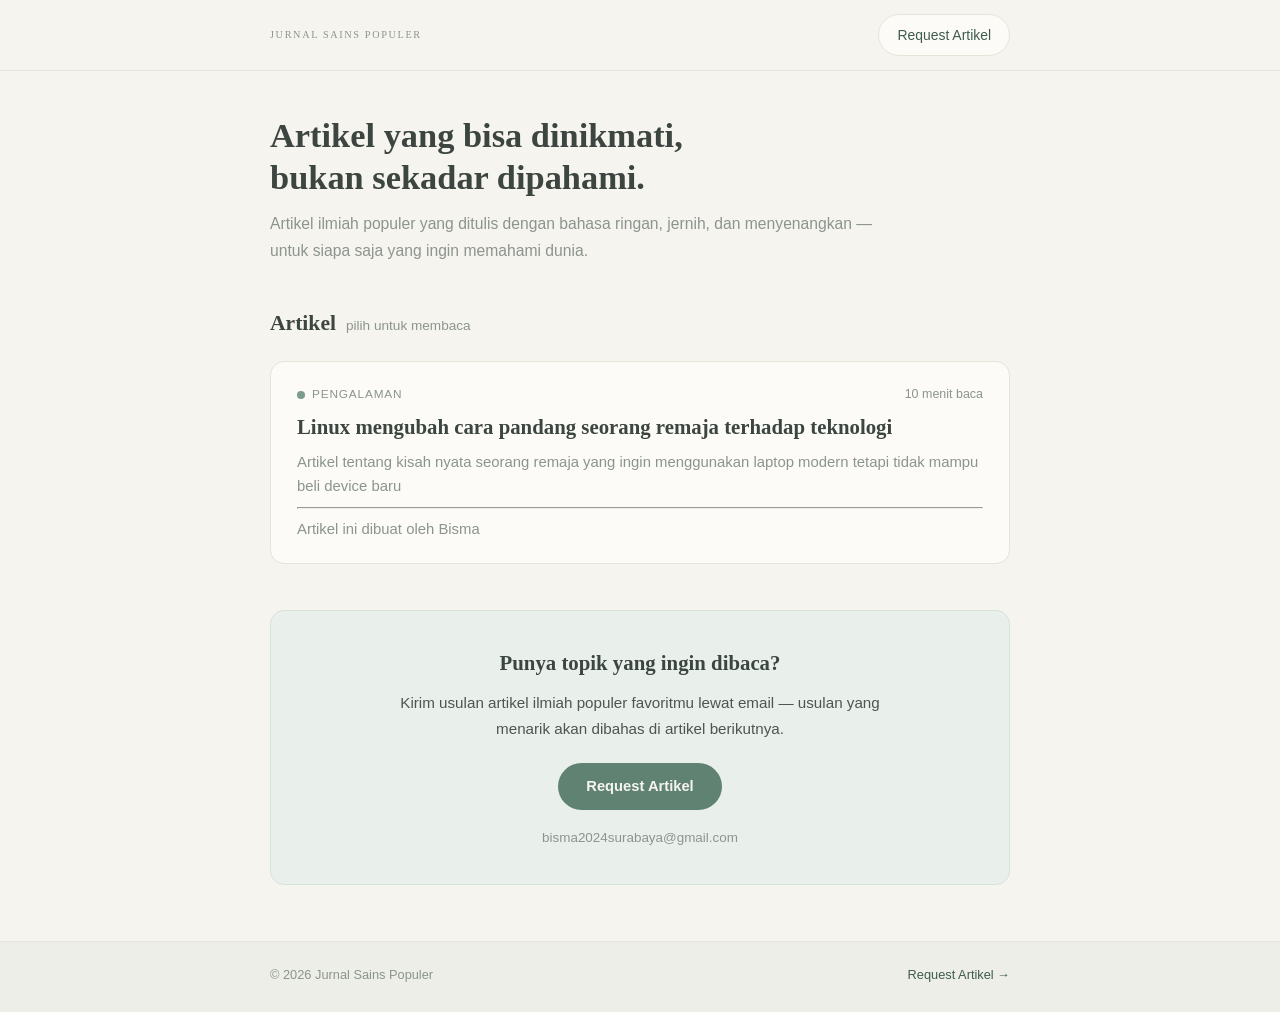
==== index.html @ 3cf34792 "update index.html" ====
<!DOCTYPE html>
<html lang="id">
<head>
  <meta charset="UTF-8" />
  <meta name="viewport" content="width=device-width, initial-scale=1.0" />
  <title>Jurnal Sains Populer</title>
  <meta name="description" content="Artikel ilmiah populer berbahasa Indonesia, ditulis dengan bahasa ringan. Dibangun murni dengan HTML, CSS, dan JavaScript." />
  <link rel="icon" href="data:image/svg+xml,%3Csvg xmlns='http://www.w3.org/2000/svg' viewBox='0 0 64 64'%3E%3Ccircle cx='32' cy='32' r='28' fill='%23a9c2b3'/%3E%3Ccircle cx='32' cy='32' r='11' fill='%23f6f4ef'/%3E%3C/svg%3E" />
  <link rel="stylesheet" href="style.css" />
</head>
<body>

  <!-- ===== HEADER (sama di semua halaman) ===== -->
  <header class="site-header">
    <div class="wrap header-inner">
      <a class="logo" href="index.html"><small>Jurnal Sains Populer</small></a>
      <a class="btn-header" href="mailto:bisma2024surabaya@gmail.com?subject=Request%20Artikel%20Ilmiah%20Populer">Request Artikel</a>
    </div>
  </header>

  <main class="wrap">

    <!-- ===== SAPAAN PEMBUKA ===== -->
    <section class="intro">
      <h1>Artikel yang bisa dinikmati,<br />bukan sekadar dipahami.</h1>
      <p>Artikel ilmiah populer yang ditulis dengan bahasa ringan, jernih, dan menyenangkan — untuk siapa saja yang ingin memahami dunia.</p>
    </section>

    <!-- ===== DAFTAR PILIHAN ARTIKEL ===== -->
    <section>
      <div class="section-head">
        <h2>Artikel</h2>
        <span>pilih untuk membaca</span>
      </div>

      <!-- ==========================================================
           CARA MENAMBAH PILIHAN BARU (artikel kedua, ketiga, dst.)
           1. Salin file artikel.html, ganti namanya (artikel-2.html)
           2. Salin satu blok kartu di bawah ini (dari <a class="card"
              sampai </a> penutupnya)
           3. Ubah href, nama kategori, judul, dan deskripsinya
           ========================================================== -->
      <a class="card" href="author/artikelBisma.html">
        <p class="card-cat">
          <span class="dot dot-fisika"></span>Pengalaman
          <span class="card-dot-meta">10 menit baca</span>
        </p>
        <h3 class="card-title">Linux mengubah cara pandang seorang remaja terhadap teknologi </h3>
        <p class="card-excerpt">Artikel tentang kisah nyata seorang remaja yang ingin menggunakan laptop modern tetapi tidak mampu beli device baru </p>
        <hr />
        <p class="card-excerpt">Artikel ini dibuat oleh Bisma</p>
      </a>
      <!--<a class="card" href="author/artikelPutu.html">
        <p class="card-cat">
          <span class="dot dot-fisika"></span>Edukasi
          <span class="card-dot-meta">10 menit baca</span>
        </p>
        <h3 class="card-title">Judul</h3>
        <p class="card-excerpt">Artikel tentang cara mendaptkan 1jt pertama di umur 15 tahun</p>
        <hr />
        <p class="card-excerpt">Artikel ini dibuat oleh Putu</p>
      </a>-->
    </section>

    <!-- ===== REQUEST ARTIKEL (mengarah ke email) ===== -->
    <section class="request">
      <h2>Punya topik yang ingin dibaca?</h2>
      <p>Kirim usulan artikel ilmiah populer favoritmu lewat email — usulan yang menarik akan dibahas di artikel berikutnya.</p>
      <a class="btn" href="mailto:bisma2024surabaya@gmail.com?subject=Request%20Artikel%20Ilmiah%20Populer">Request Artikel</a>
      <p class="request-mail">bisma2024surabaya@gmail.com</p>
    </section>

  </main>

  <!-- ===== FOOTER (sama di semua halaman) ===== -->
  <footer class="site-footer">
    <div class="wrap footer-bottom">
      <span>© <span data-year>2026</span> Jurnal Sains Populer</span>
      <a href="mailto:bisma2024surabaya@gmail.com?subject=Judul%20Artikel%20Ilmiah%20Populer">Request Artikel →</a>
    </div>
  </footer>

  <script src="script.js"></script>
</body>
</html>
---- style.css ----
/* ============================================================
   Spektrum — versi sederhana (HTML + CSS + JS murni)
   Palet lembut kontras rendah: kertas ivory hangat, tinta hijau
   keabu-abuan, aksen sage. Tanpa hitam murni & warna pekat.
   ============================================================ */

:root {
  --bg: #f6f4ef;          /* kertas ivory */
  --surface: #fcfbf7;     /* kartu */
  --ink: #4c5551;         /* teks utama, bukan hitam */
  --ink-strong: #3c4540;  /* judul */
  --muted: #8b948e;       /* teks sekunder */
  --border: #e7e3d9;      /* garis halus */
  --accent: #5f8272;      /* sage */
  --accent-dark: #3e5c4e;
  --accent-soft: #e9f0ec; /* sage sangat muda */
  --amber-soft: #f7f1e1;  /* kutipan */
  --radius: 14px;
  --font-head: Georgia, "Times New Roman", serif;
}

* { box-sizing: border-box; }

html { scroll-behavior: smooth; }

body {
  margin: 0;
  background: var(--bg);
  color: var(--ink);
  font-family: -apple-system, BlinkMacSystemFont, "Segoe UI", Roboto, "Helvetica Neue", Arial, sans-serif;
  font-size: 16px;
  line-height: 1.75;
  -webkit-font-smoothing: antialiased;
}

::selection { background: #dbe6de; }

a:focus-visible {
  outline: 2px solid #9db8ab;
  outline-offset: 2px;
  border-radius: 4px;
}

.wrap { max-width: 780px; margin: 0 auto; padding: 0 20px; }

/* ---------- Header (sama di semua halaman) ---------- */
.site-header {
  position: sticky;
  top: 0;
  z-index: 10;
  background: rgba(246, 244, 239, 0.92);
  backdrop-filter: blur(8px);
  border-bottom: 1px solid var(--border);
}

.header-inner {
  display: flex;
  align-items: center;
  justify-content: space-between;
  gap: 16px;
  padding: 14px 20px;
}

.logo {
  font-family: var(--font-head);
  font-weight: 700;
  font-size: 1.3rem;
  color: var(--ink-strong);
  text-decoration: none;
  display: flex;
  align-items: baseline;
  gap: 10px;
  white-space: nowrap;
}

.logo small {
  font-weight: 400;
  font-size: 0.64rem;
  letter-spacing: 0.16em;
  text-transform: uppercase;
  color: var(--muted);
}

.btn-header {
  border: 1px solid var(--border);
  background: var(--surface);
  color: var(--accent-dark);
  text-decoration: none;
  border-radius: 999px;
  padding: 8px 18px;
  font-size: 0.87rem;
  white-space: nowrap;
  transition: border-color 0.2s, background 0.2s;
}

.btn-header:hover { border-color: #9db8ab; background: var(--accent-soft); }

/* ---------- Beranda: sapaan pembuka ---------- */
.intro { padding-top: 44px; }

.intro h1 {
  font-family: var(--font-head);
  font-weight: 600;
  font-size: 2.15rem;
  line-height: 1.2;
  color: var(--ink-strong);
  margin: 0 0 12px;
}

.intro p {
  color: var(--muted);
  max-width: 620px;
  margin: 0;
  font-size: 0.98rem;
}

.section-head {
  display: flex;
  align-items: baseline;
  gap: 10px;
  margin: 40px 0 18px;
}

.section-head h2 {
  font-family: var(--font-head);
  font-weight: 600;
  font-size: 1.35rem;
  color: var(--ink-strong);
  margin: 0;
}

.section-head h1 {
  font-family: var(--font-head);
  font-weight: 600;
  font-size: 1.35rem;
  color: var(--ink-strong);
  margin: 0;
}

.section-head span { font-size: 0.85rem; color: var(--muted); }

/* ---------- Kartu pilihan artikel ---------- */
.card {
  display: block;
  background: var(--surface);
  border: 1px solid var(--border);
  border-radius: var(--radius);
  padding: 22px 26px;
  text-decoration: none;
  color: inherit;
  transition: border-color 0.2s, transform 0.2s, box-shadow 0.2s;
}

.card + .card { margin-top: 14px; } /* jarak antar kartu bila pilihan ditambah */

.card:hover {
  border-color: #ccd8cd;
  transform: translateY(-2px);
  box-shadow: 0 8px 22px rgba(60, 69, 64, 0.07);
}

.card-cat {
  display: flex;
  align-items: center;
  gap: 7px;
  font-size: 0.74rem;
  letter-spacing: 0.07em;
  text-transform: uppercase;
  color: var(--muted);
  margin: 0;
}

.card-dot-meta {
  margin-left: auto;
  letter-spacing: 0;
  text-transform: none;
  font-size: 0.78rem;
}

.card h3 {
  font-family: var(--font-head);
  font-weight: 600;
  font-size: 1.3rem;
  line-height: 1.35;
  color: var(--ink-strong);
  margin: 8px 0;
  transition: color 0.2s;
}

.card:hover h3 { color: var(--accent-dark); }

.card-excerpt {
  color: var(--muted);
  font-size: 0.93rem;
  line-height: 1.65;
  margin: 0;
}

/* Titik warna kategori (ganti sesuai kebutuhan) */
.dot {
  width: 8px;
  height: 8px;
  border-radius: 50%;
  display: inline-block;
  flex-shrink: 0;
}

.dot-fisika      { background: #7c9c8c; }
.dot-antariksa   { background: #918aab; }
.dot-biologi     { background: #8ba36c; }
.dot-bumi        { background: #b39a6e; }
.dot-teknologi   { background: #7d9dab; }
.dot-kesehatan   { background: #b78d97; }

/* ---------- Panel request artikel ---------- */
.request {
  margin: 46px 0 8px;
  background: var(--accent-soft);
  border: 1px solid #d5e2d9;
  border-radius: var(--radius);
  padding: 34px 30px;
  text-align: center;
}

.request h2 {
  font-family: var(--font-head);
  font-weight: 600;
  font-size: 1.3rem;
  color: var(--ink-strong);
  margin: 0 0 8px;
}

.request h1 {
  font-family: var(--font-head);
  font-weight: 600;
  font-size: 1.3rem;
  color: var(--ink-strong);
  margin: 0 0 8px;
}

.request > p {
  color: var(--ink);
  max-width: 480px;
  margin: 0 auto 20px;
  font-size: 0.95rem;
}

.request .request-mail {
  margin: 16px auto 0;
  font-size: 0.84rem;
  color: var(--muted);
}

.btn {
  display: inline-block;
  background: var(--accent);
  color: #f6f4ef;
  border-radius: 999px;
  padding: 11px 28px;
  text-decoration: none;
  font-size: 0.92rem;
  font-weight: 600;
  transition: background 0.2s;
}

.btn:hover { background: #55776a; }

/* ---------- Halaman artikel ---------- */
.back {
  display: inline-block;
  margin: 28px 0 22px;
  color: var(--muted);
  text-decoration: none;
  font-size: 0.9rem;
  transition: color 0.2s;
}

.back:hover { color: var(--accent-dark); }

.article-head { margin-bottom: 10px; }

.article-title {
  font-family: var(--font-head);
  font-weight: 600;
  font-size: 2rem;
  line-height: 1.25;
  color: var(--ink-strong);
  margin: 10px 0 14px;
}

.lede {
  color: var(--muted);
  font-size: 1.03rem;
  margin: 0 0 10px;
}

.byline {
  font-size: 0.86rem;
  color: var(--muted);
  margin: 0 0 26px;
}

.byline strong { color: var(--ink); font-weight: 600; }

.article-body { padding-bottom: 10px; }

.article-body p { margin: 0 0 15px; }

.article-body h2 {
  font-family: var(--font-head);
  font-weight: 600;
  font-size: 1.45rem;
  line-height: 1.3;
  color: var(--ink-strong);
  margin: 36px 0 12px;
}

.article-body h1 {
  font-family: var(--font-head);
  font-weight: 600;
  font-size: 1.45rem;
  line-height: 1.3;
  color: var(--ink-strong);
  margin: 36px 0 12px;
}

.article-body h3 {
  font-family: var(--font-head);
  font-weight: 600;
  font-size: 1.14rem;
  color: var(--ink-strong);
  margin: 26px 0 8px;
}

.article-body a { color: var(--accent-dark); }

.article-body img { max-width: 100%; border-radius: 12px; }

.article-body ul,
.article-body ol { margin: 0 0 15px 22px; }

.article-body li { margin-bottom: 6px; }

.article-body hr {
  border: none;
  border-top: 1px solid var(--border);
  margin: 30px 0;
}

/* Kutipan */
.quote {
  background: var(--amber-soft);
  border-radius: 12px;
  padding: 18px 24px;
  margin: 0 0 20px;
  font-family: var(--font-head);
  font-style: italic;
  font-size: 1.02rem;
  color: #6b6250;
}

.quote p { margin: 0; }

.quote cite {
  display: block;
  margin-top: 10px;
  font-style: normal;
  font-family: -apple-system, BlinkMacSystemFont, "Segoe UI", Roboto, sans-serif;
  font-size: 0.84rem;
  color: var(--muted);
}

/* Kotak "Tahukah kamu?" */
.fact {
  background: #edf2ec;
  border-left: 3px solid #9db8ab;
  border-radius: 0 12px 12px 0;
  padding: 14px 20px;
  margin: 0 0 20px;
  font-size: 0.96rem;
}

.fact-title {
  font-weight: 700;
  color: #4e6e5e;
  margin: 0 0 4px;
  font-size: 0.88rem;
  letter-spacing: 0.03em;
}

.fact p { margin: 0; }

/* ---------- Footer ---------- */
.site-footer {
  margin-top: 56px;
  background: #edeee7;
  border-top: 1px solid var(--border);
}

.footer-bottom {
  display: flex;
  flex-wrap: wrap;
  align-items: center;
  justify-content: space-between;
  gap: 10px;
  padding-top: 22px;
  padding-bottom: 26px;
  font-size: 0.8rem;
  color: var(--muted);
}

.footer-bottom a {
  color: var(--accent-dark);
  text-decoration: none;
}

.footer-bottom a:hover { text-decoration: underline; }

/* ---------- Responsif ---------- */
@media (max-width: 560px) {
  .header-inner { padding: 12px 16px; gap: 10px; }
  .logo { font-size: 1.12rem; }
  .logo small { display: none; }
  .btn-header { padding: 7px 14px; font-size: 0.82rem; }
  .intro { padding-top: 32px; }
  .intro h1 { font-size: 1.62rem; }
  .card { padding: 18px; }
  .card-dot-meta { margin-left: 0; }
  .article-title { font-size: 1.55rem; }
  .request { padding: 26px 20px; }
  .footer-bottom { flex-direction: column; text-align: center; }
}
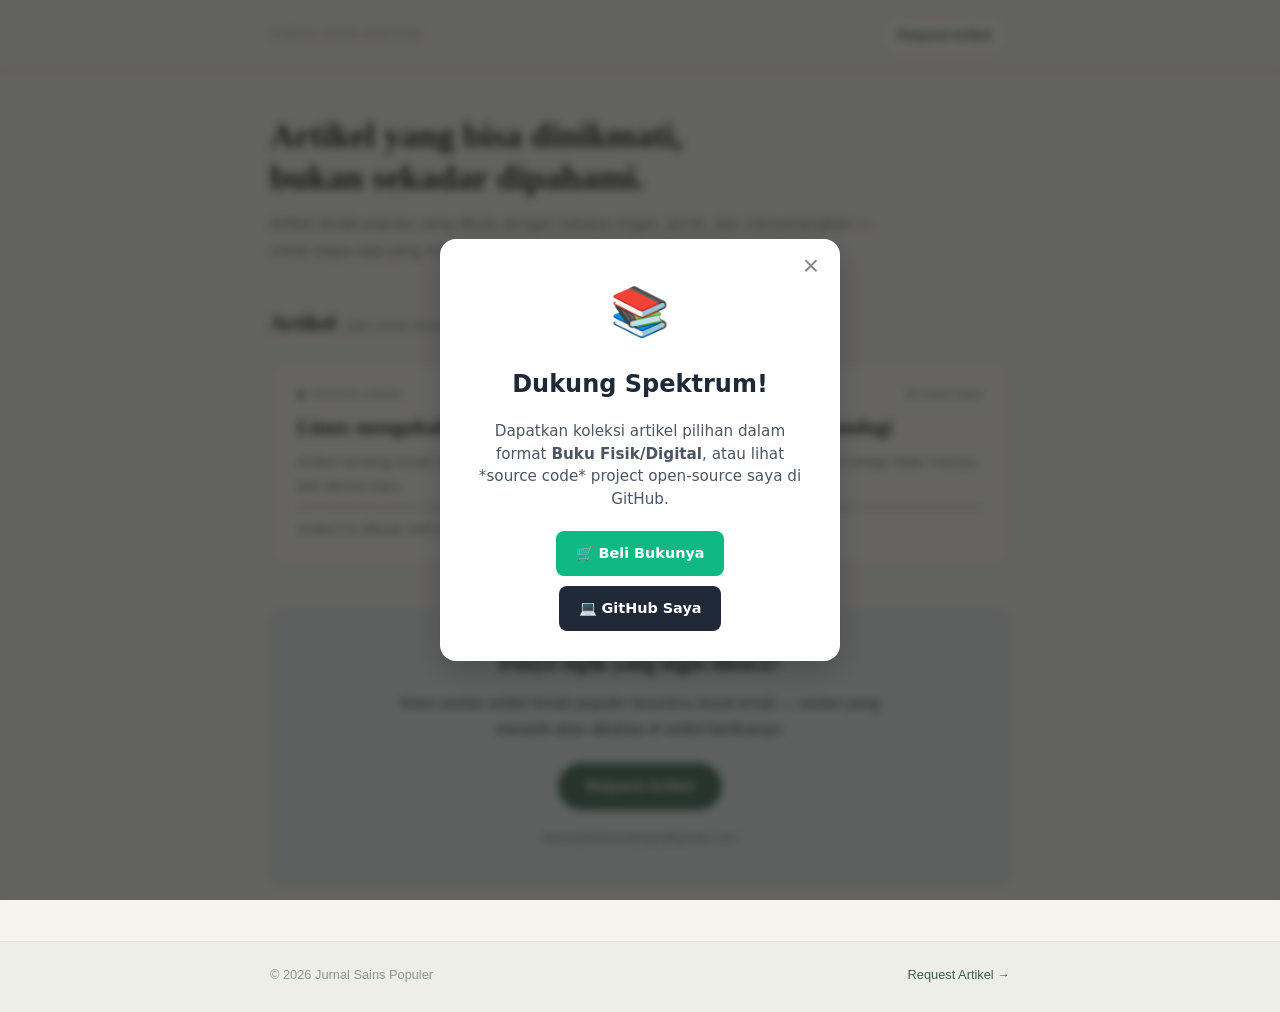
==== commit 163d791a: "update index.html" ====
--- a/index.html
+++ b/index.html
@@ -80,6 +80,25 @@
     </div>
   </footer>
 
+<!-- === POP-UP IKLAN === -->
+<div id="ad-modal" class="modal-overlay" style="display: none;">
+  <div class="modal-box">
+    <button id="close-ad" class="modal-close">&times;</button>
+    
+    <div class="ad-content">
+      <!-- Bisa ganti dengan gambar buku lo nanti -->
+      <div class="ad-icon">📚</div>
+      <h2>Dukung Spektrum!</h2>
+      <p>Dapatkan koleksi artikel pilihan dalam format <strong>Buku Fisik/Digital</strong>, atau lihat *source code* project open-source saya di GitHub.</p>
+      
+      <div class="ad-buttons">
+        <a href="LINK_TOKO_BUKU_LO" target="_blank" class="btn-buy">🛒 Beli Bukunya</a>
+        <a href="LINK_GITHUB_LO" target="_blank" class="btn-github">💻 GitHub Saya</a>
+      </div>
+    </div>
+  </div>
+</div>
   <script src="script.js"></script>
+  
 </body>
 </html>
--- a/style.css
+++ b/style.css
@@ -390,6 +390,113 @@
 
 .fact p { margin: 0; }
 
+/* ---------- Sumber, tag & aksi artikel ---------- */
+.sources {
+  background: var(--surface);
+  border: 1px solid var(--border);
+  border-radius: 12px;
+  padding: 20px 24px;
+  margin: 36px 0 0;
+  font-size: 0.92rem;
+}
+
+.sources-title {
+  font-family: var(--font-head);
+  font-weight: 600;
+  font-size: 1.05rem;
+  color: var(--ink-strong);
+  margin: 0 0 10px;
+}
+
+.sources ol {
+  margin: 0;
+  padding-left: 20px;
+  display: grid;
+  gap: 8px;
+  color: var(--muted);
+}
+
+.sources a { color: var(--accent-dark); }
+.sources a:hover { text-decoration: underline; }
+
+/* Tag pil (seperti kapsul kecil) */
+.tags {
+  display: flex;
+  flex-wrap: wrap;
+  gap: 8px;
+  margin: 22px 0 0;
+}
+
+.tag {
+  border: 1px solid var(--border);
+  background: var(--surface);
+  color: var(--ink);
+  border-radius: 999px;
+  padding: 6px 16px;
+  font-size: 0.84rem;
+  transition: border-color 0.2s, background 0.2s, color 0.2s;
+}
+
+.tag:hover { border-color: #9db8ab; background: var(--accent-soft); color: var(--accent-dark); }
+
+/* Bar aksi: suka, bagikan, dilihat */
+.article-actions {
+  display: flex;
+  flex-wrap: wrap;
+  align-items: center;
+  gap: 10px;
+  margin: 20px 0 0;
+  padding-top: 18px;
+  border-top: 1px solid var(--border);
+}
+
+.action-btn {
+  display: inline-flex;
+  align-items: center;
+  gap: 7px;
+  background: var(--surface);
+  border: 1px solid var(--border);
+  color: var(--ink);
+  border-radius: 999px;
+  padding: 8px 16px;
+  font-size: 0.86rem;
+  font-family: inherit;
+  cursor: pointer;
+  transition: border-color 0.2s, background 0.2s, color 0.2s;
+}
+
+.action-btn:hover { border-color: #9db8ab; background: var(--accent-soft); }
+
+.action-btn svg,
+.views svg {
+  width: 16px;
+  height: 16px;
+  fill: none;
+  stroke: currentColor;
+  stroke-width: 1.8;
+  stroke-linecap: round;
+  stroke-linejoin: round;
+}
+
+.action-btn .count { font-weight: 700; }
+
+.action-btn.liked {
+  background: var(--accent);
+  border-color: var(--accent);
+  color: #f6f4ef;
+}
+
+.action-btn.liked svg { fill: currentColor; }
+
+.views {
+  display: inline-flex;
+  align-items: center;
+  gap: 7px;
+  margin-left: auto;
+  color: var(--muted);
+  font-size: 0.86rem;
+}
+
 /* ---------- Footer ---------- */
 .site-footer {
   margin-top: 56px;
@@ -428,5 +535,63 @@
   .card-dot-meta { margin-left: 0; }
   .article-title { font-size: 1.55rem; }
   .request { padding: 26px 20px; }
+  .views { margin-left: 0; }
   .footer-bottom { flex-direction: column; text-align: center; }
 }
+
+/* === STYLE POP-UP IKLAN === */
+.modal-overlay {
+  position: fixed;
+  top: 0; left: 0; right: 0; bottom: 0;
+  background: rgba(0, 0, 0, 0.6); /* Background gelap transparan */
+  backdrop-filter: blur(4px);
+  display: flex;
+  justify-content: center;
+  align-items: center;
+  z-index: 9999;
+}
+
+.modal-box {
+  background: #ffffff;
+  padding: 30px;
+  border-radius: 16px;
+  max-width: 400px;
+  width: 90%;
+  text-align: center;
+  position: relative;
+  box-shadow: 0 10px 30px rgba(0,0,0,0.2);
+  font-family: system-ui, -apple-system, sans-serif;
+}
+
+.modal-close {
+  position: absolute;
+  top: 10px; right: 15px;
+  background: none;
+  border: none;
+  font-size: 28px;
+  cursor: pointer;
+  color: #888;
+}
+
+.modal-close:hover { color: #333; }
+
+.ad-icon { font-size: 48px; margin-bottom: 10px; }
+.ad-content h2 { margin: 0 0 10px 0; color: #1f2937; font-size: 1.5rem; }
+.ad-content p { color: #4b5563; font-size: 0.95rem; line-height: 1.5; margin-bottom: 20px; }
+
+.ad-buttons { display: flex; gap: 10px; justify-content: center; flex-wrap: wrap; }
+
+.btn-buy, .btn-github {
+  padding: 10px 20px;
+  border-radius: 8px;
+  text-decoration: none;
+  font-weight: bold;
+  font-size: 0.9rem;
+  transition: 0.2s;
+}
+
+.btn-buy { background: #10b981; color: white; } /* Warna hijau */
+.btn-buy:hover { background: #059669; }
+
+.btn-github { background: #1f2937; color: white; } /* Warna hitam */
+.btn-github:hover { background: #111827; }
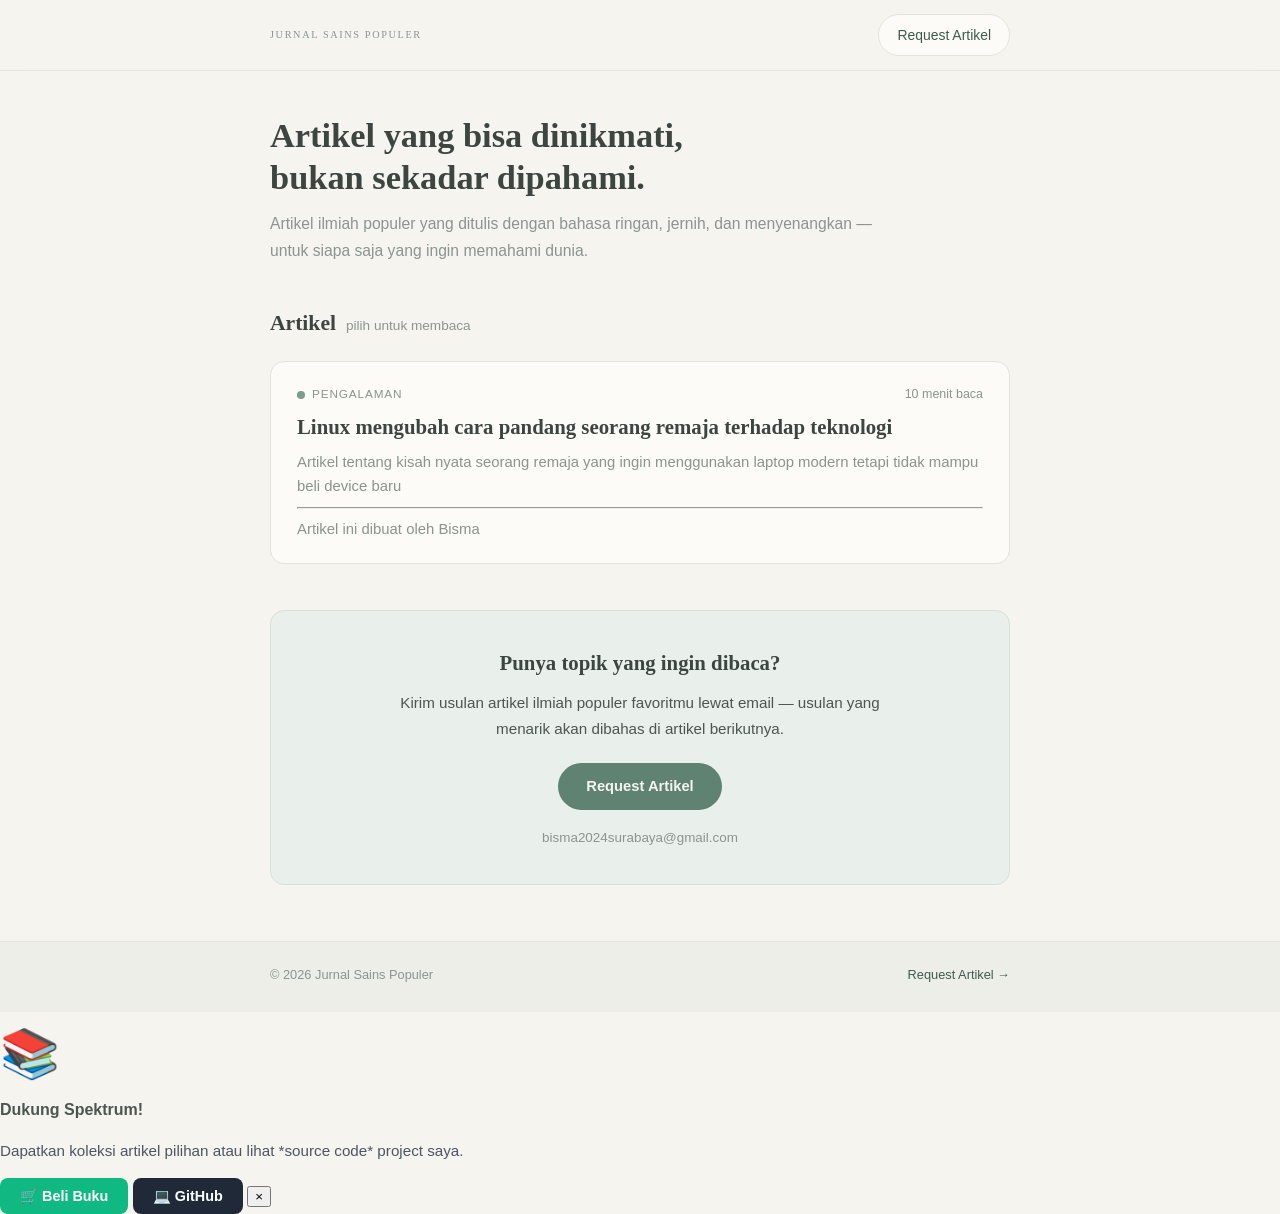
==== commit d625180c: "update index.html" ====
--- a/index.html
+++ b/index.html
@@ -79,22 +79,21 @@
       <a href="mailto:bisma2024surabaya@gmail.com?subject=Judul%20Artikel%20Ilmiah%20Populer">Request Artikel →</a>
     </div>
   </footer>
-
-<!-- === POP-UP IKLAN === -->
-<div id="ad-modal" class="modal-overlay" style="display: none;">
-  <div class="modal-box">
-    <button id="close-ad" class="modal-close">&times;</button>
+<!-- === SLIDE-UP BANNER IKLAN === -->
+<div id="ad-banner" class="ad-banner">
+  <div class="ad-content">
+    <div class="ad-info">
+      <span class="ad-icon">📚</span>
+      <div class="ad-text">
+        <strong>Dukung Spektrum!</strong>
+        <p>Dapatkan koleksi artikel pilihan atau lihat *source code* project saya.</p>
+      </div>
+    </div>
     
-    <div class="ad-content">
-      <!-- Bisa ganti dengan gambar buku lo nanti -->
-      <div class="ad-icon">📚</div>
-      <h2>Dukung Spektrum!</h2>
-      <p>Dapatkan koleksi artikel pilihan dalam format <strong>Buku Fisik/Digital</strong>, atau lihat *source code* project open-source saya di GitHub.</p>
-      
-      <div class="ad-buttons">
-        <a href="LINK_TOKO_BUKU_LO" target="_blank" class="btn-buy">🛒 Beli Bukunya</a>
-        <a href="LINK_GITHUB_LO" target="_blank" class="btn-github">💻 GitHub Saya</a>
-      </div>
+    <div class="ad-actions">
+      <a href="LINK_TOKO_BUKU_LO" target="_blank" class="btn-buy">🛒 Beli Buku</a>
+      <a href="LINK_GITHUB_LO" target="_blank" class="btn-github">💻 GitHub</a>
+      <button id="close-ad" class="btn-close">&times;</button>
     </div>
   </div>
 </div>
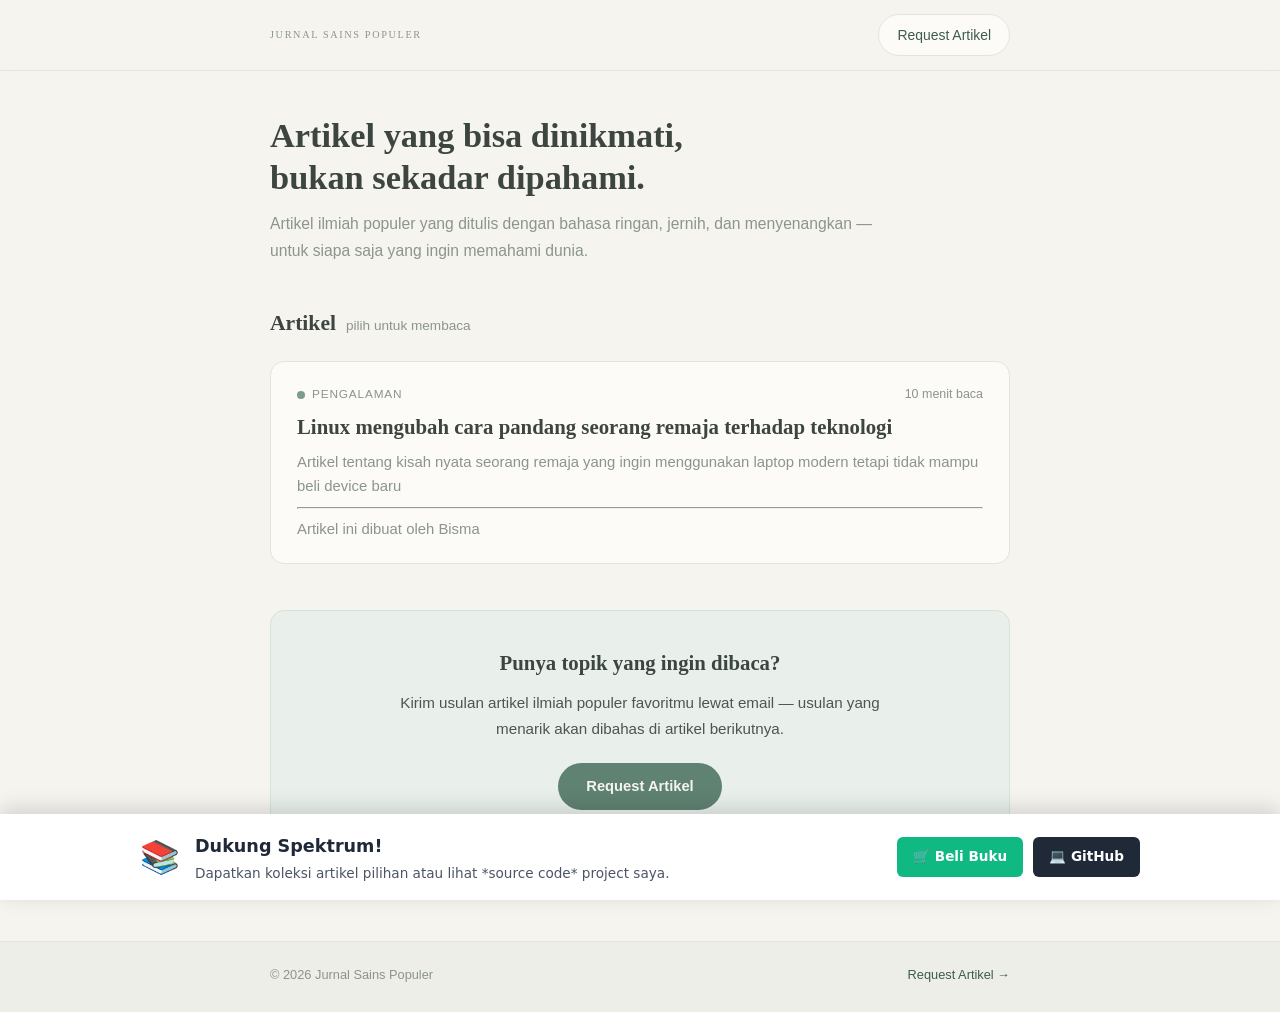
==== commit 2a791950: "update index.html" ====
--- a/index.html
+++ b/index.html
@@ -79,8 +79,17 @@
       <a href="mailto:bisma2024surabaya@gmail.com?subject=Judul%20Artikel%20Ilmiah%20Populer">Request Artikel →</a>
     </div>
   </footer>
+
+<!-- === BACKDROP (AREA ABU-ABU) === -->
+<div id="ad-backdrop" class="ad-backdrop"></div>
+
 <!-- === SLIDE-UP BANNER IKLAN === -->
 <div id="ad-banner" class="ad-banner">
+  <!-- Garis Handle untuk digeser -->
+  <div id="ad-drag-handle" class="ad-drag-handle">
+    <div class="drag-bar"></div>
+  </div>
+
   <div class="ad-content">
     <div class="ad-info">
       <span class="ad-icon">📚</span>
@@ -93,10 +102,10 @@
     <div class="ad-actions">
       <a href="LINK_TOKO_BUKU_LO" target="_blank" class="btn-buy">🛒 Beli Buku</a>
       <a href="LINK_GITHUB_LO" target="_blank" class="btn-github">💻 GitHub</a>
-      <button id="close-ad" class="btn-close">&times;</button>
     </div>
   </div>
 </div>
+
   <script src="script.js"></script>
   
 </body>
--- a/style.css
+++ b/style.css
@@ -539,59 +539,98 @@
   .footer-bottom { flex-direction: column; text-align: center; }
 }
 
-/* === STYLE POP-UP IKLAN === */
-.modal-overlay {
+
+/* === STYLE SLIDE-UP BANNER === */
+.ad-banner {
   position: fixed;
-  top: 0; left: 0; right: 0; bottom: 0;
-  background: rgba(0, 0, 0, 0.6); /* Background gelap transparan */
-  backdrop-filter: blur(4px);
-  display: flex;
-  justify-content: center;
-  align-items: center;
+  bottom: -100%; /* Posisi awal disembunyikan di bawah layar */
+  left: 0;
+  width: 100%;
+  background: #ffffff;
+  box-shadow: 0 -5px 20px rgba(0,0,0,0.15);
+  padding: 15px 20px;
   z-index: 9999;
-}
-
-.modal-box {
-  background: #ffffff;
-  padding: 30px;
-  border-radius: 16px;
-  max-width: 400px;
-  width: 90%;
-  text-align: center;
-  position: relative;
-  box-shadow: 0 10px 30px rgba(0,0,0,0.2);
+  box-sizing: border-box;
   font-family: system-ui, -apple-system, sans-serif;
-}
-
-.modal-close {
-  position: absolute;
-  top: 10px; right: 15px;
-  background: none;
+  transition: bottom 0.5s cubic-bezier(0.25, 1, 0.5, 1); /* Animasi meluncur */
+}
+
+/* Class ini ditambahkan lewat JS untuk memunculkan banner */
+.ad-banner.show {
+  bottom: 0;
+}
+
+.ad-content {
+  display: flex;
+  justify-content: space-between;
+  align-items: center;
+  max-width: 1000px;
+  margin: 0 auto;
+  gap: 20px;
+  flex-wrap: wrap; /* Biar responsif di HP */
+}
+
+.ad-info {
+  display: flex;
+  align-items: center;
+  gap: 15px;
+  flex: 1;
+  min-width: 250px;
+}
+
+.ad-icon { font-size: 32px; }
+
+.ad-text strong {
+  display: block;
+  color: #1f2937;
+  font-size: 1.1rem;
+  margin-bottom: 2px;
+}
+
+.ad-text p {
+  margin: 0;
+  color: #4b5563;
+  font-size: 0.85rem;
+  line-height: 1.4;
+}
+
+.ad-actions {
+  display: flex;
+  align-items: center;
+  gap: 10px;
+}
+
+.btn-buy, .btn-github {
+  padding: 8px 16px;
+  border-radius: 6px;
+  text-decoration: none;
+  font-weight: 600;
+  font-size: 0.85rem;
+  transition: 0.2s;
+  white-space: nowrap;
+}
+
+.btn-buy { background: #10b981; color: white; }
+.btn-buy:hover { background: #059669; }
+
+.btn-github { background: #1f2937; color: white; }
+.btn-github:hover { background: #111827; }
+
+.btn-close {
+  background: transparent;
   border: none;
-  font-size: 28px;
+  font-size: 24px;
+  color: #9ca3af;
   cursor: pointer;
-  color: #888;
-}
-
-.modal-close:hover { color: #333; }
-
-.ad-icon { font-size: 48px; margin-bottom: 10px; }
-.ad-content h2 { margin: 0 0 10px 0; color: #1f2937; font-size: 1.5rem; }
-.ad-content p { color: #4b5563; font-size: 0.95rem; line-height: 1.5; margin-bottom: 20px; }
-
-.ad-buttons { display: flex; gap: 10px; justify-content: center; flex-wrap: wrap; }
-
-.btn-buy, .btn-github {
-  padding: 10px 20px;
-  border-radius: 8px;
-  text-decoration: none;
-  font-weight: bold;
-  font-size: 0.9rem;
-  transition: 0.2s;
-}
-
-.btn-buy { background: #10b981; color: white; } /* Warna hijau */
-.btn-buy:hover { background: #059669; }
-
-.btn-github { background: #1f2937; color: white; } /* Warna hitam */
-.btn-github:hover { background: #111827; }+  padding: 0 5px;
+  margin-left: 10px;
+  transition: color 0.2s;
+}
+.btn-close:hover { color: #ef4444; }
+
+/* Responsif untuk layar HP */
+@media (max-width: 600px) {
+  .ad-content { flex-direction: column; align-items: flex-start; }
+  .ad-actions { width: 100%; justify-content: space-between; margin-top: 10px; }
+  .btn-close { position: absolute; top: 10px; right: 10px; }
+}
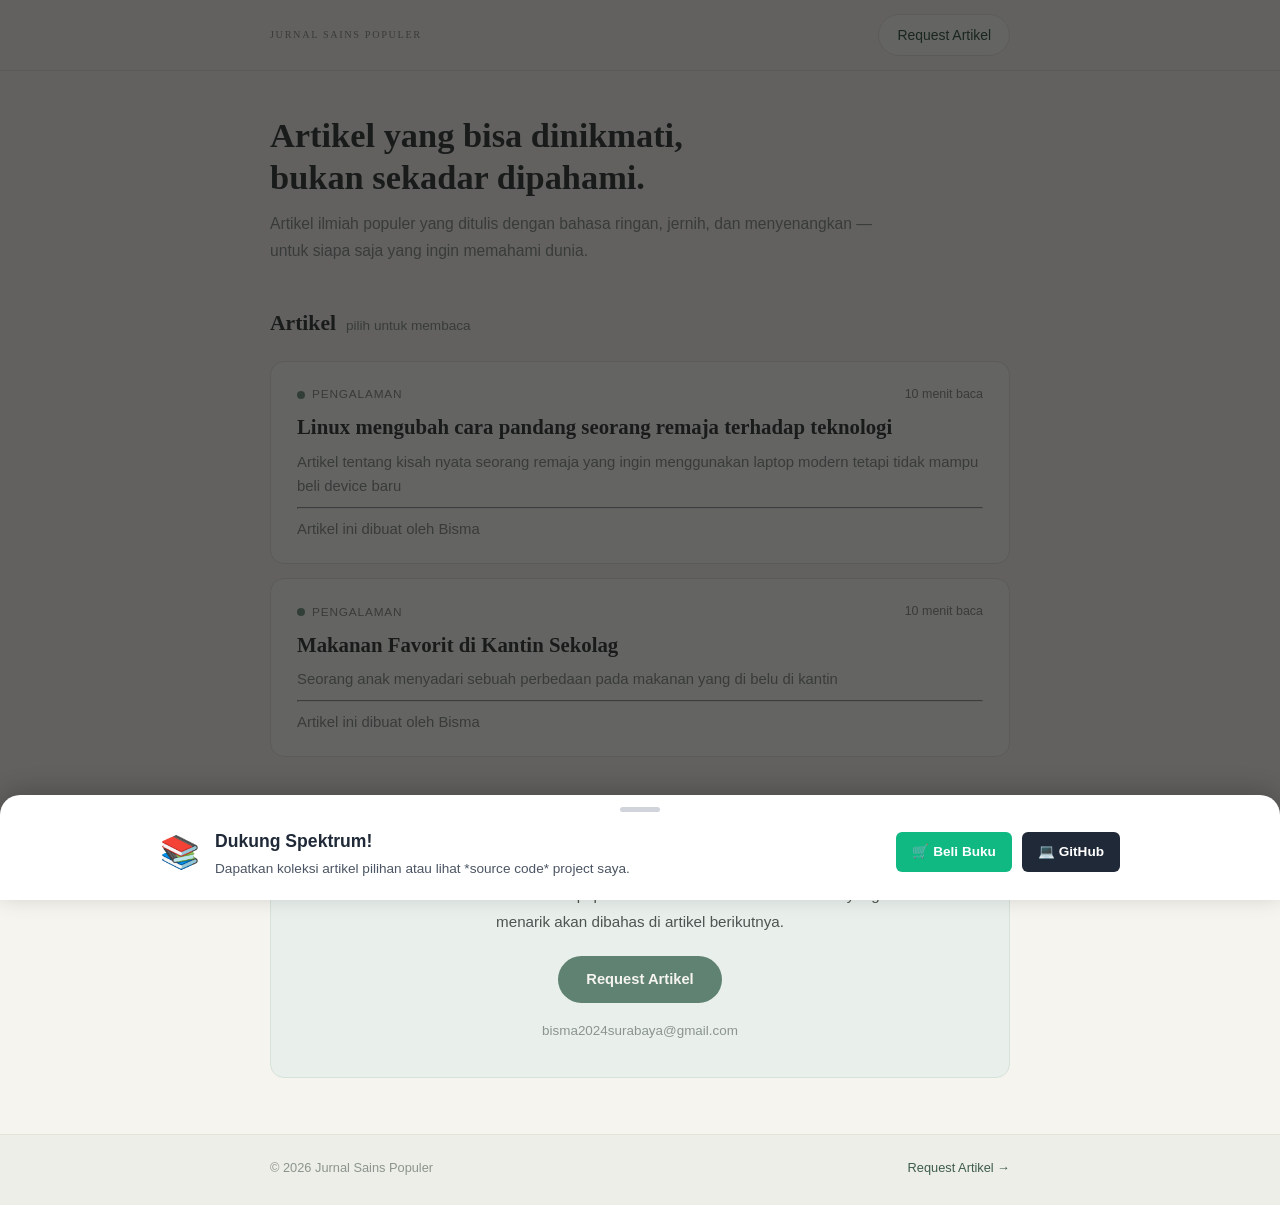
==== commit 7eeabb17: "update index.html" ====
--- a/index.html
+++ b/index.html
@@ -47,6 +47,16 @@
         </p>
         <h3 class="card-title">Linux mengubah cara pandang seorang remaja terhadap teknologi </h3>
         <p class="card-excerpt">Artikel tentang kisah nyata seorang remaja yang ingin menggunakan laptop modern tetapi tidak mampu beli device baru </p>
+        <hr />
+        <p class="card-excerpt">Artikel ini dibuat oleh Bisma</p>
+      </a>
+      <a class="card" href="author/artikelBisma2.html">
+        <p class="card-cat">
+          <span class="dot dot-fisika"></span>Pengalaman
+          <span class="card-dot-meta">10 menit baca</span>
+        </p>
+        <h3 class="card-title">Makanan Favorit di Kantin Sekolag</h3>
+        <p class="card-excerpt">Seorang anak menyadari sebuah perbedaan pada makanan yang di belu di kantin</p>
         <hr />
         <p class="card-excerpt">Artikel ini dibuat oleh Bisma</p>
       </a>
--- a/style.css
+++ b/style.css
@@ -540,97 +540,105 @@
 }
 
 
-/* === STYLE SLIDE-UP BANNER === */
+/* === AREA ABU-ABU (BACKDROP) === */
+.ad-backdrop {
+  position: fixed;
+  inset: 0;
+  background: rgba(0, 0, 0, 0.5); /* Warna abu-abu transparan */
+  opacity: 0;
+  visibility: hidden;
+  transition: opacity 0.4s ease, visibility 0.4s ease;
+  z-index: 9998;
+}
+.ad-backdrop.show {
+  opacity: 1;
+  visibility: visible;
+}
+
+/* Kunci scroll di halaman utama */
+body.no-scroll {
+  overflow: hidden !important;
+}
+
+/* Area Abu-abu */
+.ad-backdrop {
+  position: fixed;
+  top: 0; left: 0; right: 0; bottom: 0;
+  background: rgba(0, 0, 0, 0.6);
+  opacity: 0;
+  visibility: hidden;
+  transition: opacity 0.3s ease, visibility 0.3s ease;
+  z-index: 9998;
+}
+.ad-backdrop.show {
+  opacity: 1;
+  visibility: visible;
+}
+
+/* Iklan */
 .ad-banner {
   position: fixed;
-  bottom: -100%; /* Posisi awal disembunyikan di bawah layar */
+  bottom: 0;
   left: 0;
   width: 100%;
-  background: #ffffff;
-  box-shadow: 0 -5px 20px rgba(0,0,0,0.15);
-  padding: 15px 20px;
+  background: #fff;
+  border-radius: 20px 20px 0 0;
+  box-shadow: 0 -5px 25px rgba(0,0,0,0.2);
   z-index: 9999;
-  box-sizing: border-box;
-  font-family: system-ui, -apple-system, sans-serif;
-  transition: bottom 0.5s cubic-bezier(0.25, 1, 0.5, 1); /* Animasi meluncur */
-}
-
-/* Class ini ditambahkan lewat JS untuk memunculkan banner */
+  transform: translateY(100%); /* Posisi awal di bawah layar */
+  transition: transform 0.4s ease-out; /* Animasi slide smooth */
+}
+
 .ad-banner.show {
-  bottom: 0;
-}
-
+  transform: translateY(0);
+}
+
+.ad-banner.fullscreen {
+  height: 80vh; /* Ukuran fullscreen */
+  overflow-y: auto; /* Biar isi iklan bisa di-scroll */
+}
+
+/* Garis Handle di atas */
+.ad-drag-handle {
+  width: 100%;
+  padding: 12px 0;
+  display: flex;
+  justify-content: center;
+  cursor: grab;
+  touch-action: none; /* Biar gak bentrok sama scroll browser */
+}
+.ad-drag-handle:active { cursor: grabbing; }
+.drag-bar {
+  width: 40px;
+  height: 5px;
+  background: #d1d5db;
+  border-radius: 5px;
+}
+
+/* Konten Iklan */
 .ad-content {
   display: flex;
   justify-content: space-between;
   align-items: center;
   max-width: 1000px;
   margin: 0 auto;
+  padding: 0 20px 20px 20px;
   gap: 20px;
-  flex-wrap: wrap; /* Biar responsif di HP */
-}
-
-.ad-info {
-  display: flex;
-  align-items: center;
-  gap: 15px;
-  flex: 1;
-  min-width: 250px;
-}
-
+  flex-wrap: wrap;
+}
+.ad-info { display: flex; align-items: center; gap: 15px; flex: 1; min-width: 250px; }
 .ad-icon { font-size: 32px; }
-
-.ad-text strong {
-  display: block;
-  color: #1f2937;
-  font-size: 1.1rem;
-  margin-bottom: 2px;
-}
-
-.ad-text p {
-  margin: 0;
-  color: #4b5563;
-  font-size: 0.85rem;
-  line-height: 1.4;
-}
-
-.ad-actions {
-  display: flex;
-  align-items: center;
-  gap: 10px;
-}
-
-.btn-buy, .btn-github {
-  padding: 8px 16px;
-  border-radius: 6px;
-  text-decoration: none;
-  font-weight: 600;
-  font-size: 0.85rem;
-  transition: 0.2s;
-  white-space: nowrap;
-}
-
+.ad-text strong { display: block; color: #1f2937; font-size: 1.1rem; margin-bottom: 2px; }
+.ad-text p { margin: 0; color: #4b5563; font-size: 0.85rem; line-height: 1.4; }
+.ad-actions { display: flex; align-items: center; gap: 10px; }
+.btn-buy, .btn-github { padding: 8px 16px; border-radius: 6px; text-decoration: none; font-weight: 600; font-size: 0.85rem; transition: 0.2s; white-space: nowrap; }
 .btn-buy { background: #10b981; color: white; }
 .btn-buy:hover { background: #059669; }
-
 .btn-github { background: #1f2937; color: white; }
 .btn-github:hover { background: #111827; }
 
-.btn-close {
-  background: transparent;
-  border: none;
-  font-size: 24px;
-  color: #9ca3af;
-  cursor: pointer;
-  padding: 0 5px;
-  margin-left: 10px;
-  transition: color 0.2s;
-}
-.btn-close:hover { color: #ef4444; }
-
-/* Responsif untuk layar HP */
+/* Responsif Mobile */
 @media (max-width: 600px) {
   .ad-content { flex-direction: column; align-items: flex-start; }
   .ad-actions { width: 100%; justify-content: space-between; margin-top: 10px; }
-  .btn-close { position: absolute; top: 10px; right: 10px; }
 }
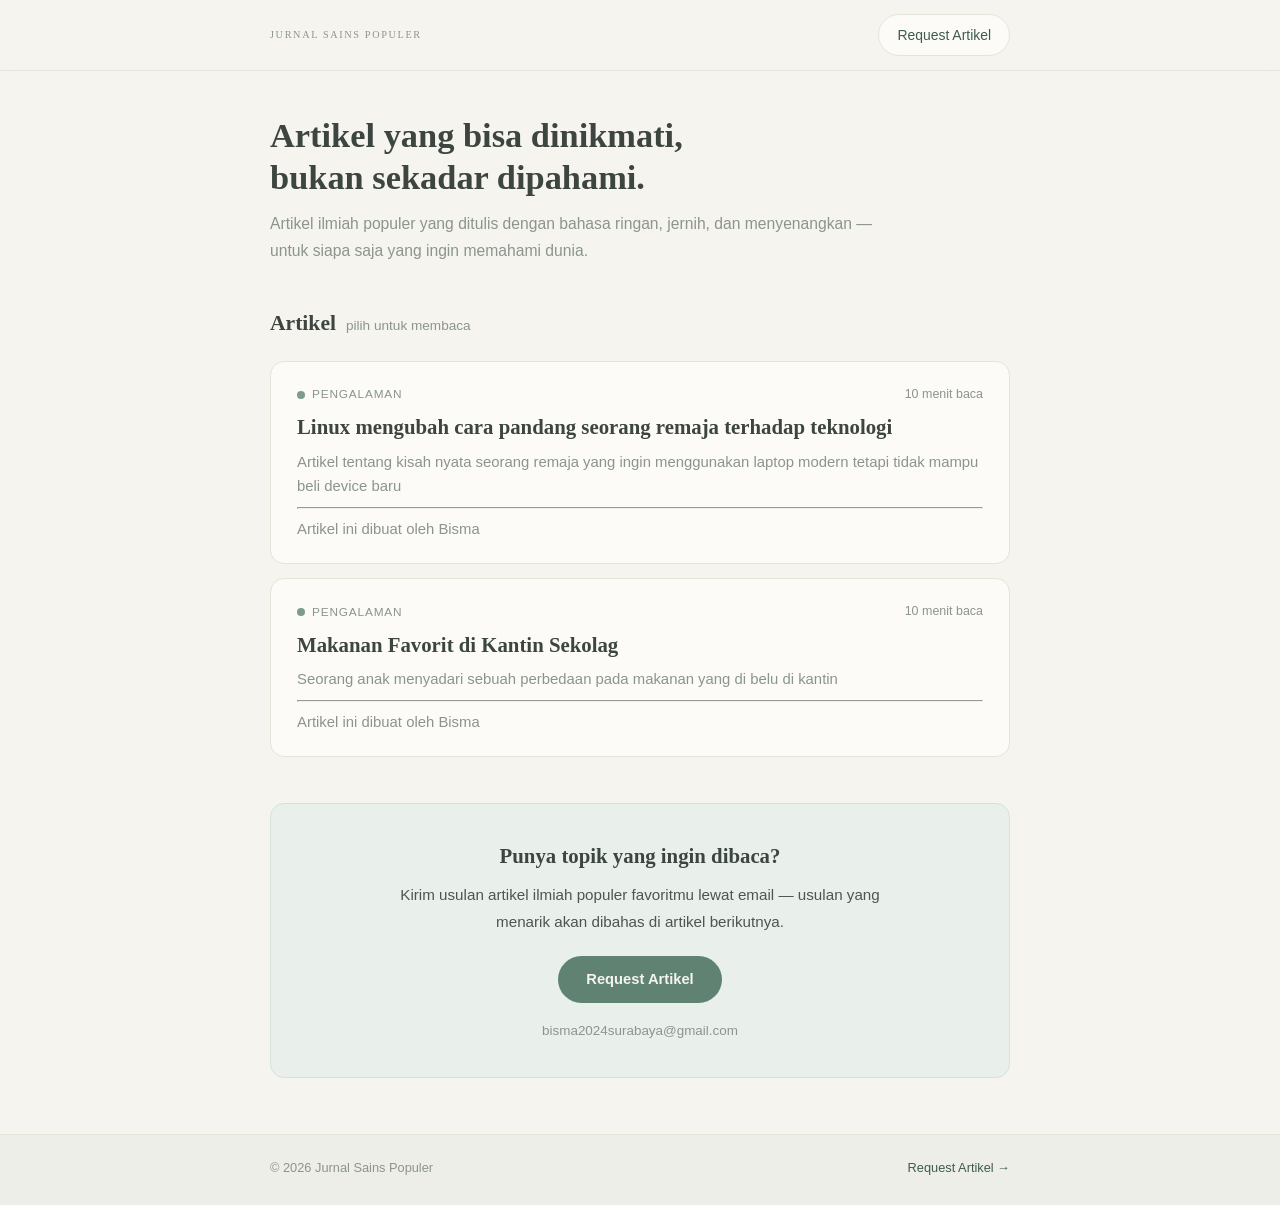
==== commit 885724b5: "update index.html" ====
--- a/index.html
+++ b/index.html
@@ -91,12 +91,12 @@
   </footer>
 
 <!-- === BACKDROP (AREA ABU-ABU) === -->
-<div id="ad-backdrop" class="ad-backdrop"></div>
+<!--<div id="ad-backdrop" class="ad-backdrop"></div>
 
-<!-- === SLIDE-UP BANNER IKLAN === -->
+ === SLIDE-UP BANNER IKLAN ===
 <div id="ad-banner" class="ad-banner">
-  <!-- Garis Handle untuk digeser -->
-  <div id="ad-drag-handle" class="ad-drag-handle">
+   Garis Handle untuk digeser
+ <div id="ad-drag-handle" class="ad-drag-handle">
     <div class="drag-bar"></div>
   </div>
 
@@ -114,7 +114,7 @@
       <a href="LINK_GITHUB_LO" target="_blank" class="btn-github">💻 GitHub</a>
     </div>
   </div>
-</div>
+</div>-->
 
   <script src="script.js"></script>
   
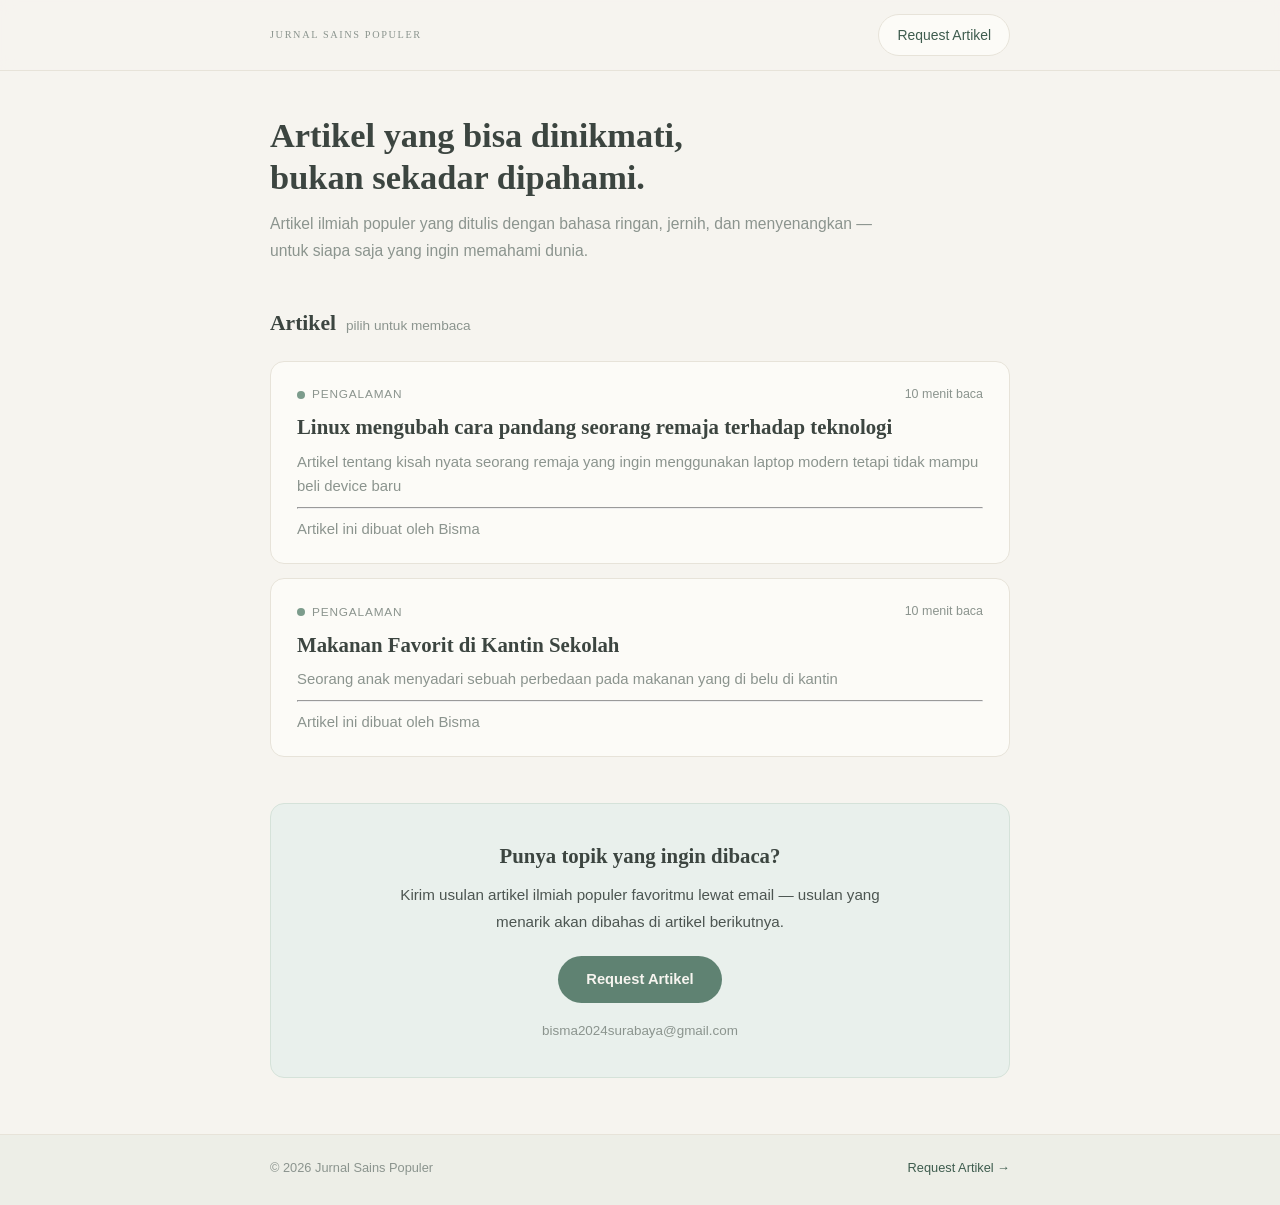
==== commit bbeef1ce: "update index.html" ====
--- a/index.html
+++ b/index.html
@@ -55,7 +55,7 @@
           <span class="dot dot-fisika"></span>Pengalaman
           <span class="card-dot-meta">10 menit baca</span>
         </p>
-        <h3 class="card-title">Makanan Favorit di Kantin Sekolag</h3>
+        <h3 class="card-title">Makanan Favorit di Kantin Sekolah</h3>
         <p class="card-excerpt">Seorang anak menyadari sebuah perbedaan pada makanan yang di belu di kantin</p>
         <hr />
         <p class="card-excerpt">Artikel ini dibuat oleh Bisma</p>
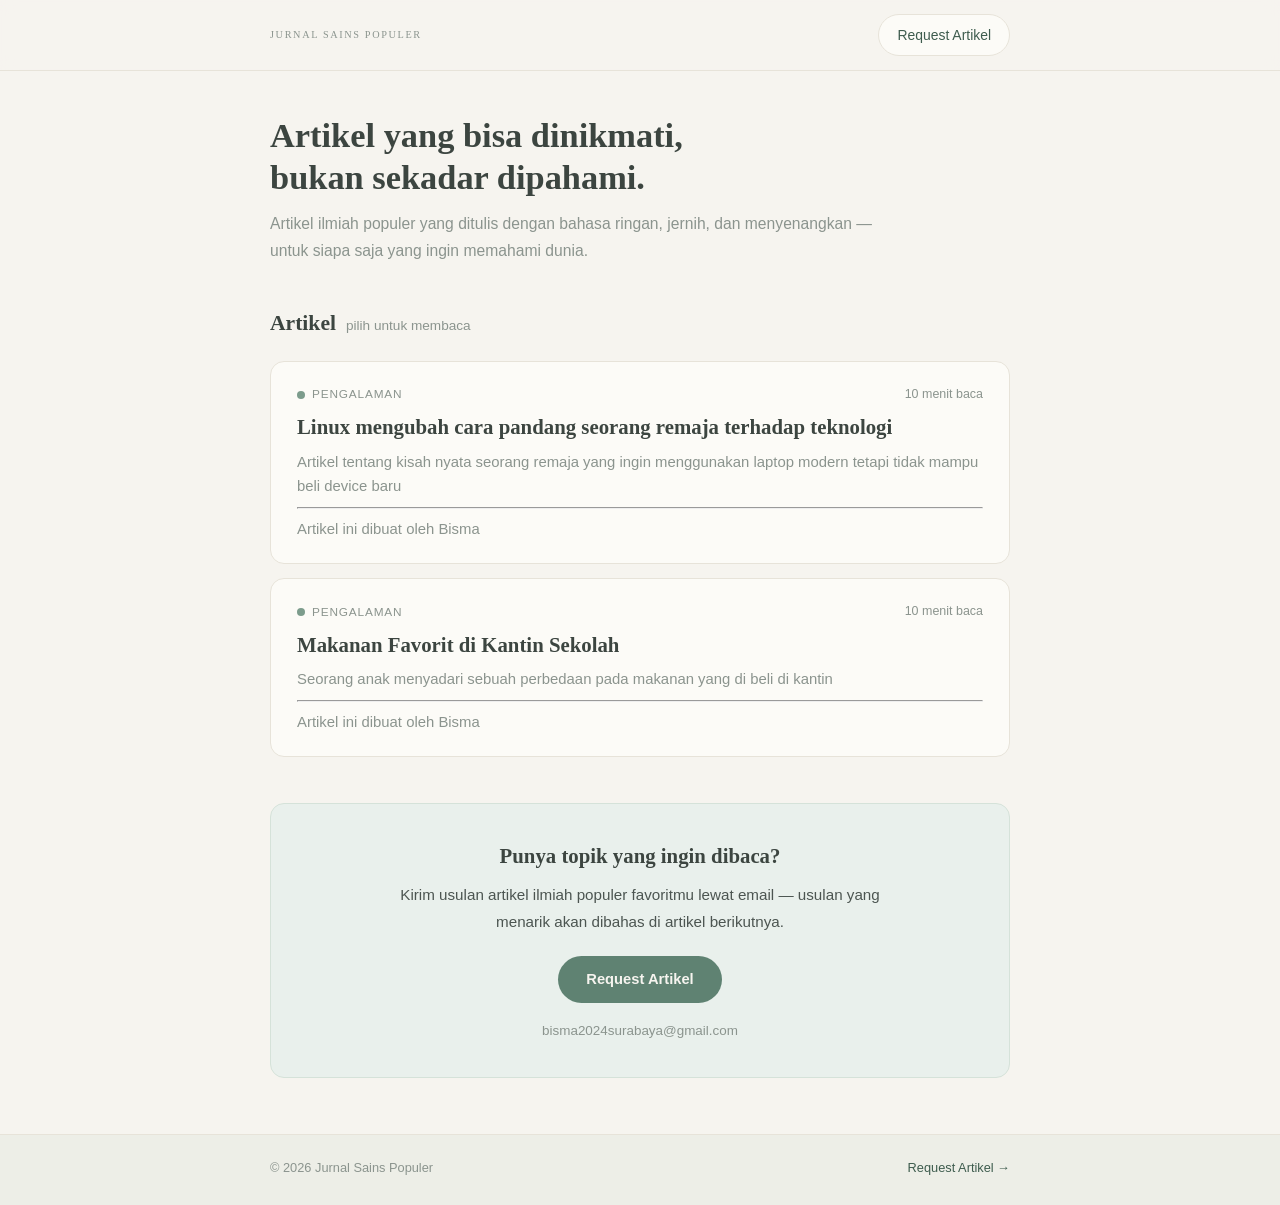
==== commit 1983eeed: "update index.html" ====
--- a/index.html
+++ b/index.html
@@ -56,7 +56,7 @@
           <span class="card-dot-meta">10 menit baca</span>
         </p>
         <h3 class="card-title">Makanan Favorit di Kantin Sekolah</h3>
-        <p class="card-excerpt">Seorang anak menyadari sebuah perbedaan pada makanan yang di belu di kantin</p>
+        <p class="card-excerpt">Seorang anak menyadari sebuah perbedaan pada makanan yang di beli di kantin</p>
         <hr />
         <p class="card-excerpt">Artikel ini dibuat oleh Bisma</p>
       </a>
